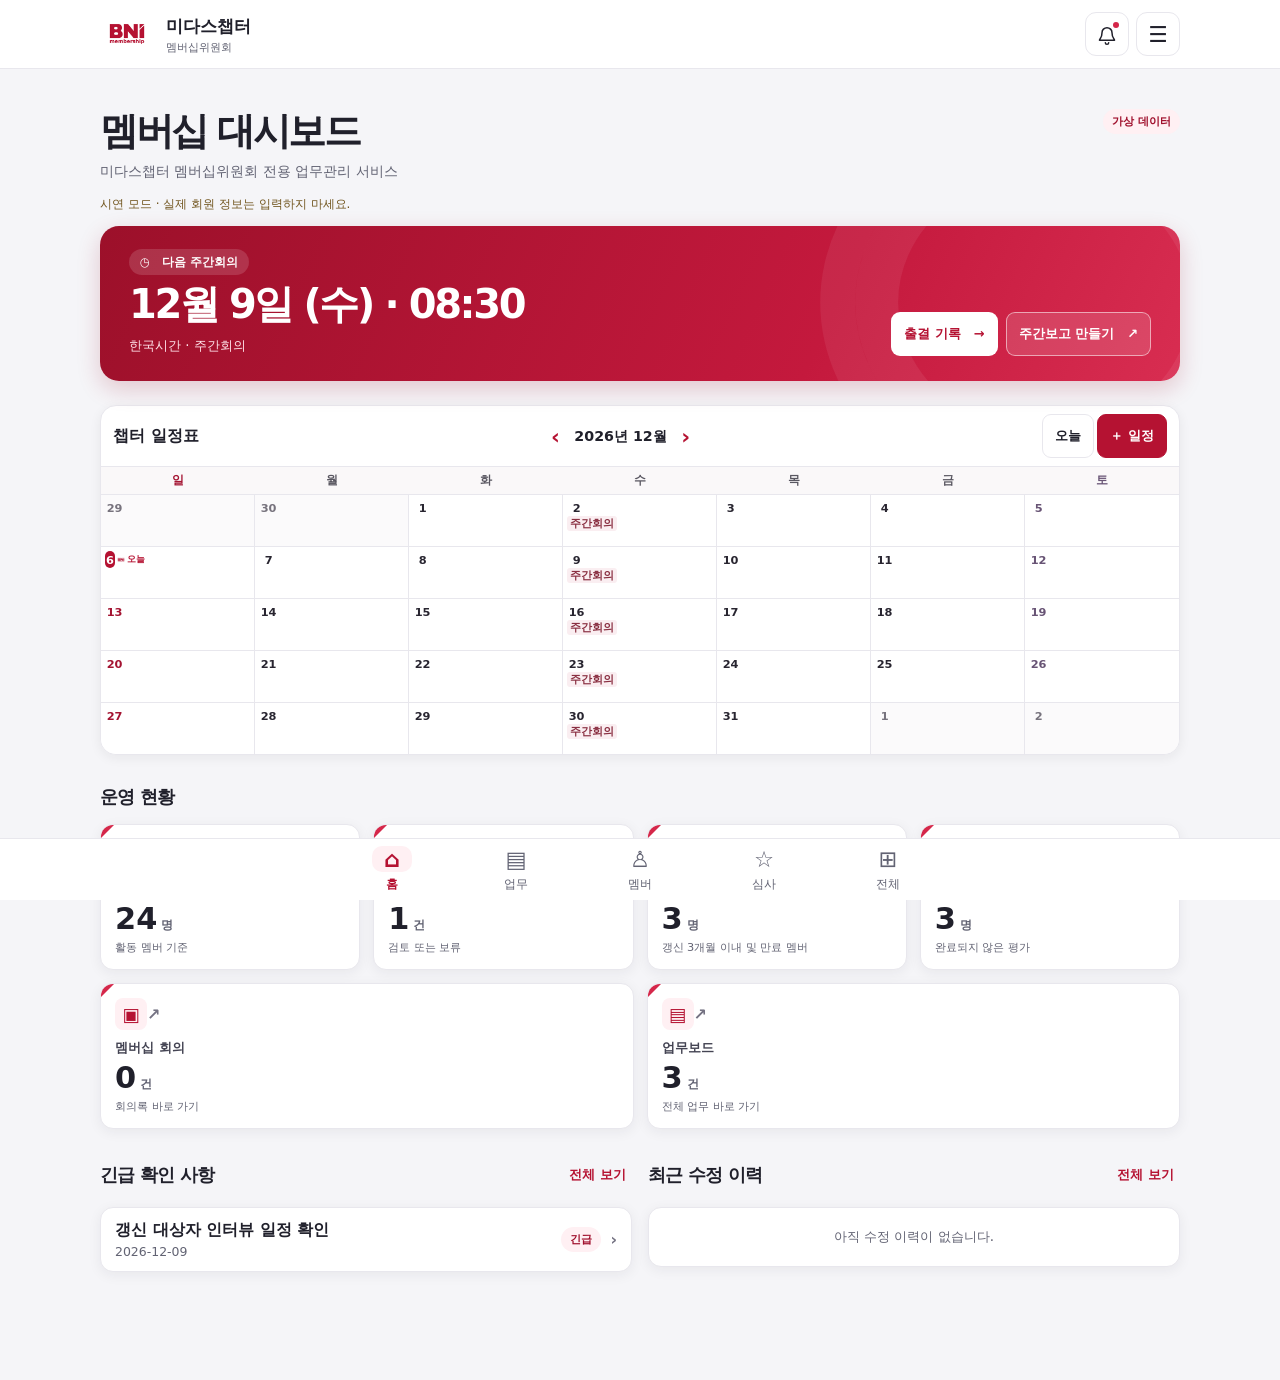
==== index.html @ cd5a4fc0 "Publish Midas membership roster, renewal and voting updates" ====
<!doctype html>
<html lang="ko">
<head>
<meta charset="utf-8">
<meta name="viewport" content="width=device-width,initial-scale=1,viewport-fit=cover">
<meta name="theme-color" content="#b51232">
<meta name="description" content="미다스챕터 멤버십위원회 전용 업무관리 서비스">
<meta name="apple-mobile-web-app-capable" content="yes">
<link rel="manifest" href="manifest.webmanifest">
<meta name="apple-mobile-web-app-title" content="BNI membership">
<link rel="apple-touch-icon" href="icon-192.png?v=5">
<link rel="icon" type="image/png" href="icon-192.png?v=5">
<link rel="stylesheet" href="style.css?v=175bd5796e23">
<title>BNI membership · 미다스 멤버십위원회</title>
</head>
<body>
<div id="app"><div class="loading" role="status"><img src="icon-512.png?v=5" width="240" height="240" alt="BNI membership"><p class="muted">미다스챕터 업무 공간을 불러오는 중입니다.</p></div></div>
<dialog id="dialog"></dialog>
<div id="toast" role="status" aria-live="polite"></div>
<script type="module" src="app.js?v=175bd5796e23"></script>
</body>
</html>
---- style.css ----
:root{color-scheme:light;--red:#b51232;--accent:#d5274a;--ink:#20202b;--muted:#626373;--line:#e8e7ed;--bg:#f5f5f8;--shadow:0 3px 13px #231f3610;font-family:Inter,system-ui,-apple-system,BlinkMacSystemFont,"Noto Sans KR","Malgun Gothic",sans-serif;color:var(--ink);background:var(--bg)}
*{box-sizing:border-box} body{margin:0}button,input,textarea,select{font:inherit}button{cursor:pointer}button,input,select,textarea{min-height:44px}button{color:inherit}button:focus-visible,input:focus-visible,select:focus-visible,textarea:focus-visible,summary:focus-visible{outline:3px solid #f07692;outline-offset:3px}button:disabled{opacity:.55}h1,h2,p{margin:0}p{line-height:1.6}small{font-size:.78rem}main{width:min(100% - 36px,1080px);margin:auto;padding:34px 0 calc(100px + env(safe-area-inset-bottom))}
.top{background:#fff;border-bottom:1px solid var(--line);position:sticky;top:0;z-index:3;padding-top:env(safe-area-inset-top)}.top-inner{width:min(100% - 36px,1080px);margin:auto;display:flex;align-items:center;justify-content:space-between;min-height:68px}.brand{display:flex;align-items:center;gap:12px;padding:0;text-align:left;border:0;background:none}.brand strong{display:block;font-size:1.08rem;letter-spacing:0}.brand small{display:block;color:var(--muted);font-size:.7rem;margin-top:2px}.brand-icon{flex:none;width:54px;height:54px;border-radius:11px;background:white}.metric:before{content:"";position:absolute;inset:0 auto auto 0;border-top:13px solid #ed7390;border-right:13px solid transparent}.top-actions{display:flex;gap:7px}.icon-button{border:1px solid var(--line);background:#fff;border-radius:11px;min-width:44px;font-size:1.35rem;padding:0}.bell{position:relative}.bell:after{content:"";position:absolute;right:9px;top:9px;width:6px;height:6px;border-radius:50%;background:var(--accent)}
.bottom{position:fixed;z-index:4;bottom:0;left:0;right:0;background:#fff;border-top:1px solid var(--line);padding-bottom:env(safe-area-inset-bottom)}.bottom>div{display:flex;max-width:620px;margin:auto}.bottom button{flex:1;display:grid;justify-items:center;gap:3px;padding:7px 2px;border:0;background:none;font-size:.72rem;color:var(--muted);min-height:61px}.bottom .symbol{font-size:1.4rem}.bottom [aria-current]{color:var(--red);font-weight:800}.bottom [aria-current] .symbol{background:#fff0f3;border-radius:10px;padding:0 12px}
.welcome{display:flex;align-items:flex-end;justify-content:space-between;gap:8px;margin-bottom:23px}.welcome h1,.page-head h1{font-size:clamp(1.56rem,4vw,2.35rem);letter-spacing:-.065em;line-height:1.18;margin:6px 0 7px}.welcome p,.page-head p,.muted{font-size:.88rem;color:var(--muted)}.eyebrow{font-size:.67rem;color:var(--red);font-weight:800;letter-spacing:.13em}.eyebrow i{display:inline-block;width:6px;height:6px;background:var(--accent);border-radius:50%;margin-right:4px}.pill{display:inline-block;background:#fff0f3;color:#a0102d;padding:5px 9px;border-radius:99px;font-size:.71rem;font-weight:750;white-space:nowrap}.pill.green{color:#196446;background:#eaf8ef}
.hero{position:relative;isolation:isolate;overflow:hidden;display:flex;align-items:flex-end;justify-content:space-between;gap:14px;background:linear-gradient(114deg,#9c102a,#c4193d 67%,#d82d51);color:#fff;border-radius:19px;padding:25px 29px;box-shadow:0 8px 23px #9c102a33}.hero-info h2{font-size:clamp(1.65rem,5vw,2.5rem);letter-spacing:-.06em;margin:7px 0 3px}.hero-info p{font-size:.83rem;color:#ffe1e8}.hero-label{font-size:.73rem;font-weight:700;background:#ffffff24;padding:6px 11px;border-radius:20px}.hero-art{position:absolute;z-index:-1;right:-32px;top:-91px;width:335px;height:335px;border:38px solid #fff1;border-radius:50%;box-shadow:0 0 0 31px #fff1;transform:scaleX(1.13)}.hero-actions{display:flex;flex-wrap:wrap;gap:8px}.hero-button,.hero-outline{border:1px solid #fff8;border-radius:9px;font-weight:750;font-size:.81rem;padding:0 12px}.hero-button{background:white;color:var(--red)}.hero-outline{background:#fff2;color:#fff}
section{margin-top:24px}.section-head{display:flex;justify-content:space-between;gap:8px;align-items:center;margin-bottom:10px;min-height:35px}.section-head h2,.dialog-head h2{font-size:1.11rem;letter-spacing:-.045em}.metrics{display:grid;grid-template-columns:repeat(4,minmax(0,1fr));gap:13px}.metric,.panel,.menu-tile,.list-row,.empty{background:#fff;border:1px solid var(--line);border-radius:13px;box-shadow:var(--shadow)}.metric{display:flex;flex-direction:column;text-align:left;position:relative;overflow:hidden;padding:14px;min-width:0;gap:4px}.metric:before{border-top-color:var(--accent)}.metric-top{display:flex;align-items:center;justify-content:space-between;margin-bottom:5px}.metric-top .symbol,.menu-tile .symbol{display:grid;place-items:center;width:32px;height:32px;background:#fff0f3;color:var(--red);border-radius:8px;font-size:1.16rem}.metric-label{font-size:.82rem;color:#444453;font-weight:650}.metric strong{font-size:1.9rem;line-height:1.12}.metric strong small{font-weight:650;color:var(--muted);padding-left:4px}.metric-detail{color:var(--muted);font-size:.71rem}.chevron{color:#747282;font-weight:700}.lower-grid{display:grid;grid-template-columns:1fr 1fr;gap:16px}
.list-row{width:100%;display:flex;align-items:center;justify-content:space-between;padding:12px 14px;text-align:left;margin-bottom:8px;gap:8px;min-height:59px;overflow-wrap:anywhere}.list-row small{display:block;color:var(--muted);margin-top:3px}.list-row small:empty{display:none}.row-end{display:flex;align-items:center;gap:9px}.empty{padding:20px 12px;text-align:center;color:var(--muted);font-size:.84rem}.page-head{margin-bottom:18px}.toolbar,.tabs{display:flex;flex-wrap:wrap;align-items:center;gap:8px;margin-bottom:13px}.primary,.secondary,.selected,.danger,.text-button{border:1px solid var(--line);border-radius:9px;padding:0 12px;font-weight:700;font-size:.83rem;background:#fff}.primary{background:var(--red);color:#fff;border-color:var(--red)}.selected,.danger{background:#fff0f3;color:var(--red);border-color:#f2c4cf}.text-button{border:0;background:none;color:var(--red);padding:0 6px}.search{display:flex;align-items:center;gap:8px;background:#fff;border:1px solid var(--line);border-radius:10px;padding:0 12px;flex:1;min-width:145px}.search input{width:100%;border:0;background:none}.menu-grid{display:grid;grid-template-columns:repeat(auto-fit,minmax(142px,1fr));gap:8px}.menu-tile{display:flex;align-items:center;gap:8px;text-align:left;padding:9px;font-weight:700;min-height:58px}.counts{display:flex;flex-wrap:wrap;gap:6px}.counts span{background:white;border:1px solid var(--line);border-radius:99px;padding:6px 9px;font-size:.78rem}.counts strong{color:var(--red)}.date-field{display:flex;align-items:center;gap:8px;font-size:.85rem;font-weight:700}.date-field input{max-width:100%;min-width:0;border:1px solid var(--line);border-radius:8px;background:#fff;padding:6px}.stat-line{padding:8px;border-bottom:1px solid var(--line)}
.notice{background:#fff5e9;border:1px solid #f2d9a9;border-radius:10px;padding:11px;color:#664411;margin-bottom:12px;font-size:.85rem}.panel{padding:13px;margin:0 0 13px;min-width:0}.eval-progress>div{display:flex;justify-content:space-between;align-items:center;gap:6px}.eval-progress strong{color:var(--red);font-size:1.3rem}progress{width:100%;accent-color:var(--red);height:12px;margin-top:8px}.criterion-title{margin:0 0 9px;font-size:1rem;font-weight:750;line-height:1.4;overflow-wrap:anywhere}.criterion .score-options span,.assessment .score-options span{font-size:.82rem;font-weight:650}.score-options{display:flex;flex-wrap:wrap;gap:6px}.score-options label{position:relative;cursor:pointer}.score-options input{position:absolute;opacity:0;width:100%;height:100%;margin:0;cursor:pointer}.score-options span{display:grid;place-items:center;min-height:44px;min-width:44px;padding:3px 7px;border:1px solid var(--line);border-radius:8px}.score-options input:checked+span{background:var(--red);border-color:var(--red);color:#fff}.score-options input:focus-visible+span{outline:3px solid #f07692;outline-offset:1px}
dialog{position:fixed;width:min(calc(100% - 22px),580px);max-height:calc(100dvh - 24px);padding:0;border:0;border-radius:15px;box-shadow:0 18px 60px #15101f50;color:var(--ink)}dialog::backdrop{background:#20162670}dialog form{display:flex;flex-direction:column;max-height:calc(100dvh - 24px)}.dialog-head{display:flex;align-items:center;justify-content:space-between;gap:9px;padding:12px 15px;border-bottom:1px solid var(--line)}.dialog-body{padding:14px 15px;overflow:auto;min-height:0}dialog footer{padding:9px 15px 13px;text-align:right;border-top:1px solid var(--line)}.field{display:grid;gap:4px;margin:0 0 10px;font-size:.86rem;font-weight:650}.field input,.field select,.field textarea,.menu-setting input[type=number]{min-width:0;width:100%;background:#fff;color:var(--ink);border:1px solid #d6d5df;border-radius:8px;padding:8px;font-size:1rem}.check{display:flex;align-items:center;justify-content:flex-start;gap:8px}.check input{width:18px;accent-color:var(--red)}.form-panel{padding:12px}.editor-meta{color:var(--muted);font-size:.8rem}.menu-setting{display:flex;align-items:center;justify-content:space-between;gap:8px}.menu-setting input[type=number]{width:64px;margin:3px}.menu-setting label{display:flex;align-items:center;gap:4px}.form-error{color:var(--red);font-size:.86rem;padding:0 12px}.form-error:not(:empty){padding:8px 12px}.report,pre{overflow:auto;white-space:pre-wrap;overflow-wrap:anywhere;color:var(--ink);background:var(--bg);padding:12px;border-radius:8px;line-height:1.6}.loading{padding:20px}#toast{position:fixed;z-index:8;left:50%;bottom:calc(73px + env(safe-area-inset-bottom));transform:translateX(-50%);width:max-content;max-width:calc(100% - 28px);padding:9px 15px;border-radius:9px;background:#292433;color:#fff;font-size:.85rem;box-shadow:var(--shadow);pointer-events:none}#toast:empty{display:none}
@media(max-width:700px){main{padding-top:23px}.metrics{grid-template-columns:repeat(2,minmax(0,1fr));gap:9px}.hero{align-items:flex-start;flex-direction:column;padding:20px}.lower-grid{grid-template-columns:1fr;gap:0}.metric{padding:12px}.top-inner{min-height:61px}}
@media(max-width:360px){main,.top-inner{width:calc(100% - 24px)}.welcome p{font-size:.77rem}.metric-detail{font-size:.66rem}}
.welcome p{word-break:keep-all}.icon-button svg{vertical-align:middle}.welcome{align-items:flex-start}.welcome .pill{margin-top:6px}
.demo-note{font-size:.75rem;color:#71551e;margin:-11px 0 12px}
.pill.blue{color:#164994;background:#e7f1ff}.pill.violet{color:#592e95;background:#f1e8ff}.pill.teal{color:#086365;background:#e0f5f3}.pill.amber{color:#795000;background:#fff1cc}.pill.red{color:#a41533;background:#ffe6ec}.pill.gray{color:#505361;background:#eceef1}.counts .pill{border-color:transparent}.counts .pill strong{color:inherit}.row-end{flex-wrap:wrap;justify-content:flex-end}.guest-row{display:flex;align-items:center;justify-content:space-between;gap:6px;padding:6px 10px;border:1px solid var(--line);border-radius:10px;background:white;margin-bottom:6px}.guest-name{text-align:left}.guest-options{display:flex;gap:4px}.guest-choice.green,.score-options input:checked+.green{background:#12633f;border-color:#12633f;color:white}.guest-choice.red,.score-options input:checked+.red{background:#ad1734;border-color:#ad1734;color:white}.meeting-attendees,.agenda-item,.assessment{min-width:0;margin:0 0 12px;border:1px solid var(--line);border-radius:10px;padding:9px}.meeting-attendees label{display:inline-flex;align-items:center;min-height:44px;gap:5px;margin-right:10px}.meeting-attendees input{accent-color:var(--red);width:18px}.agenda-item legend,.meeting-attendees legend{font-weight:750}
.report-image{width:100%;height:auto;margin:12px 0;border:1px solid var(--line);border-radius:10px}.attachments{min-width:0;margin:12px 0;padding:9px;border:1px solid var(--line);border-radius:10px}.attachments legend{font-weight:750}.attachments details{margin-bottom:8px}.attachments summary{padding:10px 0;overflow-wrap:anywhere;cursor:pointer}.attachments img{display:block;max-width:100%;height:auto;border:1px solid var(--line)}.attachments p{font-size:.81rem;color:var(--muted)}.attachments .check{flex-wrap:wrap}
.dashboard-shortcuts{display:grid;grid-template-columns:repeat(2,minmax(0,1fr));gap:13px;margin-top:13px}.dashboard-shortcuts:empty{display:none}@media(max-width:700px){.dashboard-shortcuts{gap:9px;margin-top:9px}}
.calendar-panel{overflow:hidden;background:white;border:1px solid var(--line);border-radius:16px;box-shadow:0 3px 12px #251a2410}.calendar-header{display:flex;align-items:center;gap:12px;padding:8px 12px;border-bottom:1px solid var(--line)}.calendar-header h2{font-size:1.02rem;white-space:nowrap}.calendar-month,.calendar-tools{display:flex;align-items:center;gap:3px;white-space:nowrap}.calendar-month{margin-inline:auto}.calendar-month button{font-size:1.35rem;min-width:32px;padding:0}.calendar-month strong{min-width:7ch;text-align:center;font-size:.89rem}.calendar-tools button{white-space:nowrap}.calendar-grid{display:grid;grid-template-columns:repeat(7,minmax(0,1fr))}.calendar-weekday{display:grid;place-items:center;min-height:27px;background:#faf8f9;color:#595761;font-size:.73rem;font-weight:700}.calendar-day{display:grid;align-content:start;justify-items:start;min-width:0;min-height:52px;padding:4px 4px 3px;border:0;border-top:1px solid var(--line);border-inline-end:1px solid var(--line);border-radius:0;background:white;text-align:left}.calendar-day:nth-child(7n){border-inline-end:0}.calendar-day:hover{background:#fff3f5}.calendar-number{display:grid;place-items:center;min-width:1.2rem;height:1.05rem;font-size:.71rem;font-weight:700;color:#282530}.calendar-day.outside{background:#fbfafb}.calendar-day.outside .calendar-number{color:#77737d}.calendar-day[aria-current=date] .calendar-number{background:var(--red);color:white;border-radius:20px}.calendar-day.sunday:not(.outside):not([aria-current]) .calendar-number,.calendar-weekday.sunday{color:#a41432}.calendar-day.saturday:not(.outside):not([aria-current]) .calendar-number,.calendar-weekday.saturday{color:#685475}.calendar-event{display:block;min-width:0;max-width:100%;overflow:hidden;text-overflow:ellipsis;white-space:nowrap;padding:1px 3px;border-radius:3px;background:#f5d8df;color:#7e1129;font-size:.66rem;font-weight:700;line-height:1.25}.calendar-event.recurring{background:#faeef1;color:#8a3042}.calendar-more{color:#7e1129;font-size:.62rem;font-weight:700;line-height:1.05}.calendar-day:focus-visible{outline-offset:-2px}
@media(max-width:640px){.calendar-header{display:grid;grid-template-columns:1fr auto;gap:0 6px;padding:4px 8px}.calendar-header h2{grid-column:1;grid-row:1}.calendar-tools{grid-column:2;grid-row:1}.calendar-month{grid-column:1/-1;grid-row:2}.calendar-month button{min-height:32px}.calendar-day{min-height:47px;padding-inline:2px}.calendar-event{font-size:.61rem;padding-inline:2px}.calendar-tools button{padding-inline:8px}}
.loading{min-height:100vh;display:grid;place-content:center;justify-items:center;background:white;padding:16px;text-align:center}.loading img{display:block;width:min(240px,70vw);height:auto}

.schedule-period{display:grid;grid-template-columns:repeat(2,minmax(0,1fr));gap:8px;margin:12px 0}.schedule-period fieldset{min-width:0;margin:0;padding:7px;border:1px solid var(--line);border-radius:10px}.schedule-period legend{padding:0 4px;color:var(--red);font-weight:750}.schedule-period .field:last-child{margin-bottom:0}.schedule-period input{min-width:0;width:100%}.schedule-day-row{display:flex;justify-content:space-between;align-items:center;gap:8px;padding:8px;margin-bottom:8px;border:1px solid var(--line);border-radius:10px}.schedule-day-title{display:grid;min-width:0;flex:1;padding:4px;border:0;background:white;text-align:left;overflow-wrap:anywhere}.schedule-day-title small{color:var(--muted);white-space:normal}.schedule-day-actions{display:flex;gap:4px;align-items:center;flex-shrink:0}.schedule-day-actions button{padding-inline:7px}
.calendar-date-head{display:flex;align-items:center;gap:1px;min-width:0}.calendar-today-label{display:inline-flex;align-items:center;gap:1px;color:var(--red);white-space:nowrap;font-size:.55rem;font-weight:750}.calendar-today-label img{display:block;width:10px;height:10px;object-fit:contain}.calendar-day[aria-current=date] .calendar-number{min-width:0;padding:0 1px}@media(max-width:360px){.calendar-today-label{font-size:.5rem}.calendar-today-label img{width:8px;height:8px}}
.schedule-clock{margin:0 0 12px;padding:10px 12px;border:1px solid #eed8df;border-radius:12px;background:#fffafa}.schedule-clock[hidden]{display:none}.schedule-clock h3{margin:0;color:var(--red);font-size:.9rem;text-align:center}.clock-columns{display:grid;grid-template-columns:minmax(0,92px) 20px minmax(0,92px);align-items:center;justify-content:center;text-align:center;margin:3px auto}.clock-columns>span{font-weight:800;color:var(--red)}.clock-wheel{height:132px;overflow:auto;overscroll-behavior:contain;touch-action:pan-y;scrollbar-width:none;scroll-snap-type:y mandatory;padding:44px 0}.clock-wheel::-webkit-scrollbar{display:none}.clock-wheel button{display:block;width:100%;height:44px;padding:0;border:0;border-radius:8px;background:none;color:#79727d;scroll-snap-align:center;font-size:1.12rem;line-height:44px;font-variant-numeric:tabular-nums}.clock-wheel button[aria-pressed=true]{background:#fae3e9;color:#a41435;font-size:1.28rem;font-weight:850}.clock-actions{display:flex;justify-content:space-between;gap:8px}.schedule-time{width:100%;text-align:center;font-variant-numeric:tabular-nums}.schedule-time[aria-expanded=true]{border-color:#d98399;background:#fff1f5;color:var(--red);font-weight:750}

.board-shortcuts{grid-template-columns:repeat(2,minmax(0,1fr))}.board-shortcuts .symbol{flex:none}@media(min-width:720px){.board-shortcuts{grid-template-columns:repeat(4,minmax(0,1fr))}}
.renewal-group .section-head{padding:8px 12px;border-radius:9px;background:var(--renewal-background);color:var(--renewal-ink);border-inline-start:4px solid var(--renewal-accent)}.renewal-count{font-size:.82rem;font-weight:700}.renewal-current{--renewal-background:#fae0e8;--renewal-ink:#80112e;--renewal-accent:#b51232}.renewal-one{--renewal-background:#feecef;--renewal-ink:#881436;--renewal-accent:#ca3656}.renewal-two{--renewal-background:#fff1dd;--renewal-ink:#734608;--renewal-accent:#bd7819}.renewal-three{--renewal-background:#e9f1fb;--renewal-ink:#244b76;--renewal-accent:#527da9}.renewal-expired{--renewal-background:#eeedf1;--renewal-ink:#514d5a;--renewal-accent:#88818f}

.row-title{display:flex;flex-wrap:wrap;align-items:baseline;gap:.25rem .4rem}
.row-title .pill{font-size:.69rem;white-space:nowrap}
.ballot-choices{display:flex;flex-wrap:wrap;gap:.5rem}
.ballot-results{display:grid;grid-template-columns:repeat(3,minmax(0,1fr));gap:.5rem;margin:1rem 0}
.ballot-results>span{border:1px solid var(--border,#e3e3e7);border-radius:.75rem;padding:.65rem;text-align:center}
.ballot-results strong{display:block;margin-top:.25rem}
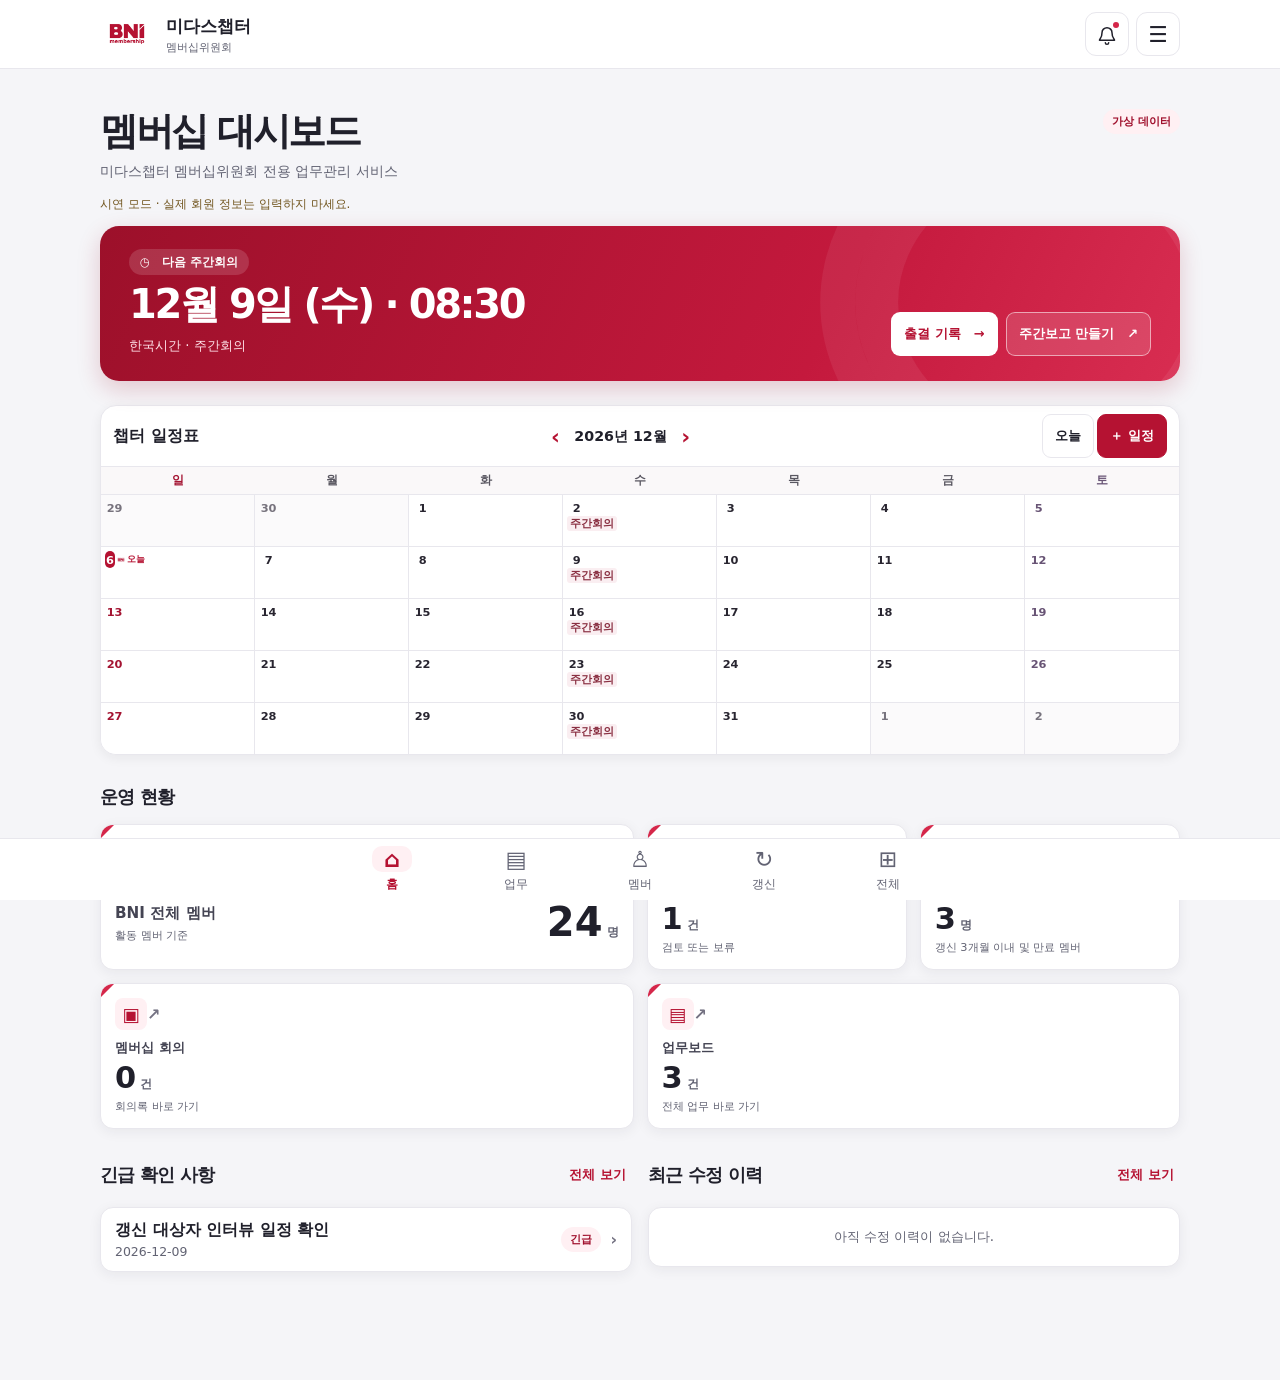
==== commit b93bc36f: "Publish streamlined dashboard and renewal navigation" ====
--- a/index.html
+++ b/index.html
@@ -10,13 +10,13 @@
 <meta name="apple-mobile-web-app-title" content="BNI membership">
 <link rel="apple-touch-icon" href="icon-192.png?v=5">
 <link rel="icon" type="image/png" href="icon-192.png?v=5">
-<link rel="stylesheet" href="style.css?v=175bd5796e23">
+<link rel="stylesheet" href="style.css?v=cfbebca390a2">
 <title>BNI membership · 미다스 멤버십위원회</title>
 </head>
 <body>
 <div id="app"><div class="loading" role="status"><img src="icon-512.png?v=5" width="240" height="240" alt="BNI membership"><p class="muted">미다스챕터 업무 공간을 불러오는 중입니다.</p></div></div>
 <dialog id="dialog"></dialog>
 <div id="toast" role="status" aria-live="polite"></div>
-<script type="module" src="app.js?v=175bd5796e23"></script>
+<script type="module" src="app.js?v=cfbebca390a2"></script>
 </body>
 </html>
--- a/style.css
+++ b/style.css
@@ -27,8 +27,42 @@
 .renewal-group .section-head{padding:8px 12px;border-radius:9px;background:var(--renewal-background);color:var(--renewal-ink);border-inline-start:4px solid var(--renewal-accent)}.renewal-count{font-size:.82rem;font-weight:700}.renewal-current{--renewal-background:#fae0e8;--renewal-ink:#80112e;--renewal-accent:#b51232}.renewal-one{--renewal-background:#feecef;--renewal-ink:#881436;--renewal-accent:#ca3656}.renewal-two{--renewal-background:#fff1dd;--renewal-ink:#734608;--renewal-accent:#bd7819}.renewal-three{--renewal-background:#e9f1fb;--renewal-ink:#244b76;--renewal-accent:#527da9}.renewal-expired{--renewal-background:#eeedf1;--renewal-ink:#514d5a;--renewal-accent:#88818f}
 
 .row-title{display:flex;flex-wrap:wrap;align-items:baseline;gap:.25rem .4rem}
-.row-title .pill{font-size:.69rem;white-space:nowrap}
+
 .ballot-choices{display:flex;flex-wrap:wrap;gap:.5rem}
 .ballot-results{display:grid;grid-template-columns:repeat(3,minmax(0,1fr));gap:.5rem;margin:1rem 0}
 .ballot-results>span{border:1px solid var(--border,#e3e3e7);border-radius:.75rem;padding:.65rem;text-align:center}
 .ballot-results strong{display:block;margin-top:.25rem}
+
+
+.member-row{display:flex;align-items:center;gap:6px;margin-bottom:8px;background:#fff;border:1px solid var(--line);border-radius:13px;box-shadow:var(--shadow)}
+.member-row .list-row{flex:1;min-width:0;margin:0;background:none;border:0;box-shadow:none}
+.member-row .list-row>span:first-child{min-width:0}
+.member-row .row-end{flex:none;flex-wrap:nowrap;gap:5px}
+.member-row .row-end .pill{padding:3px 6px}
+.badge-settings{flex:none;margin-right:8px;padding:0 8px;border:0;border-radius:8px;background:#fff0f3;color:var(--red);font-size:.72rem;font-weight:750;white-space:nowrap}
+.member-badge{display:inline-block;padding:2px 6px;border-radius:99px;border:1px solid var(--badge-border);background:var(--badge-bg);color:var(--badge-ink);font-size:.68rem;font-weight:750;line-height:1.35;white-space:nowrap}
+.badge-gold{--badge-bg:#f6e4b4;--badge-border:#d2ae61;--badge-ink:#674515}
+.badge-green{--badge-bg:#e1f4e9;--badge-border:#acd7c0;--badge-ink:#11603d}
+.badge-plum{--badge-bg:#eee5f3;--badge-border:#ceb9d8;--badge-ink:#5b3966}
+.badge-blue{--badge-bg:#e3efff;--badge-border:#aecbf0;--badge-ink:#184e89}
+.badge-yellow{--badge-bg:#fff5bb;--badge-border:#e6ce65;--badge-ink:#645400}
+.badge-options{display:flex;flex-wrap:wrap;gap:6px;padding:8px 0 0;margin:0;border:0}
+.badge-options legend{font-weight:700}
+.badge-option{display:inline-flex;position:relative;align-items:center;cursor:pointer}
+.badge-option input{position:absolute;opacity:0;width:1px;height:1px;min-height:0;margin:0}
+.badge-option .member-badge{display:flex;align-items:center;gap:5px;min-height:44px;padding:6px 12px;background:#fff;border-color:var(--line);color:var(--muted);font-size:.84rem}
+.badge-option .member-badge::before{content:'';display:grid;place-items:center;width:14px;height:14px;border:1px solid currentColor;border-radius:4px;font-size:.65rem}
+.badge-option input:checked+.member-badge{background:var(--badge-bg);border-color:var(--badge-border);color:var(--badge-ink)}
+.badge-option input:checked+.member-badge::before{content:'✓'}
+.badge-option input:focus-visible+.member-badge{outline:3px solid #f07692;outline-offset:2px}
+
+.criterion-controls{display:flex;align-items:flex-end;flex-wrap:wrap;gap:8px 12px}
+.criterion-measure{display:flex;flex:0 1 124px;min-width:100px;flex-direction:column;gap:4px;font-size:.75rem;font-weight:700;color:var(--muted)}
+.criterion-measure input{width:100%;min-width:0;padding:0 9px;border:1px solid var(--line);border-radius:8px;background:#fff;color:var(--ink);font-size:1rem}
+
+.metric-members{grid-column:span 2;display:grid;grid-template-columns:minmax(0,1fr) auto;gap:4px 14px}
+.metric-members .metric-top{grid-column:1/-1}
+.metric-members .metric-label{align-self:end;font-size:.95rem}
+.metric-members strong{grid-column:2;grid-row:2/4;align-self:center;font-size:clamp(1.9rem,5vw,2.5rem)}
+.metric-members:only-child{grid-column:1/-1}
+.metric-members:nth-last-child(2)+.metric{grid-column:span 2}
